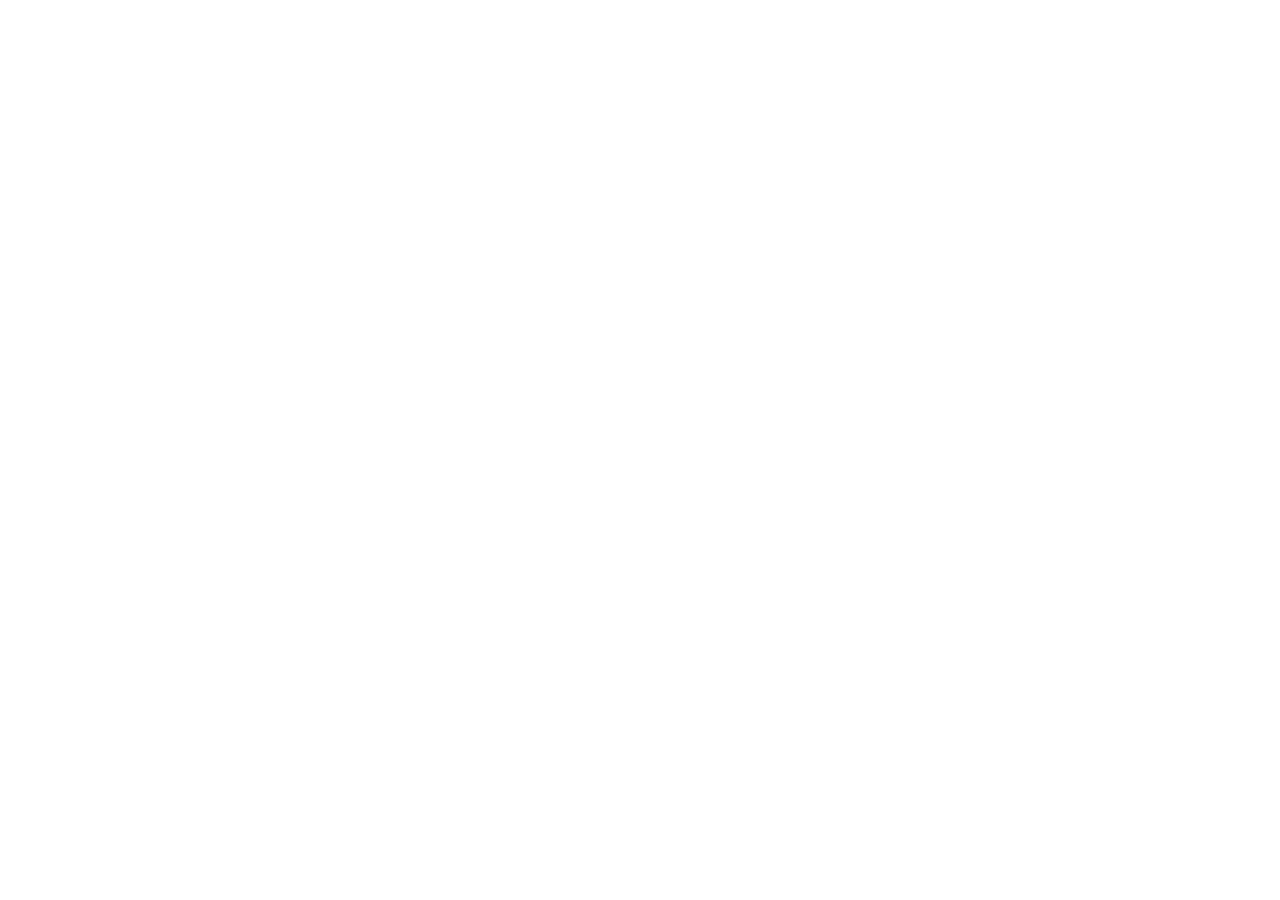
==== index.html @ b1c78cc9 "Project ready for commencement" ====
<!DOCTYPE html>
<html lang="en">
<head>
    <meta charset="UTF-8">
    <meta name="viewport" content="width=device-width, initial-scale=1.0">
    <title>Intern Demo Website</title>
    <link rel="stylesheet" href="/css/style.css">
</head>
<body>
    
</body>
</html>
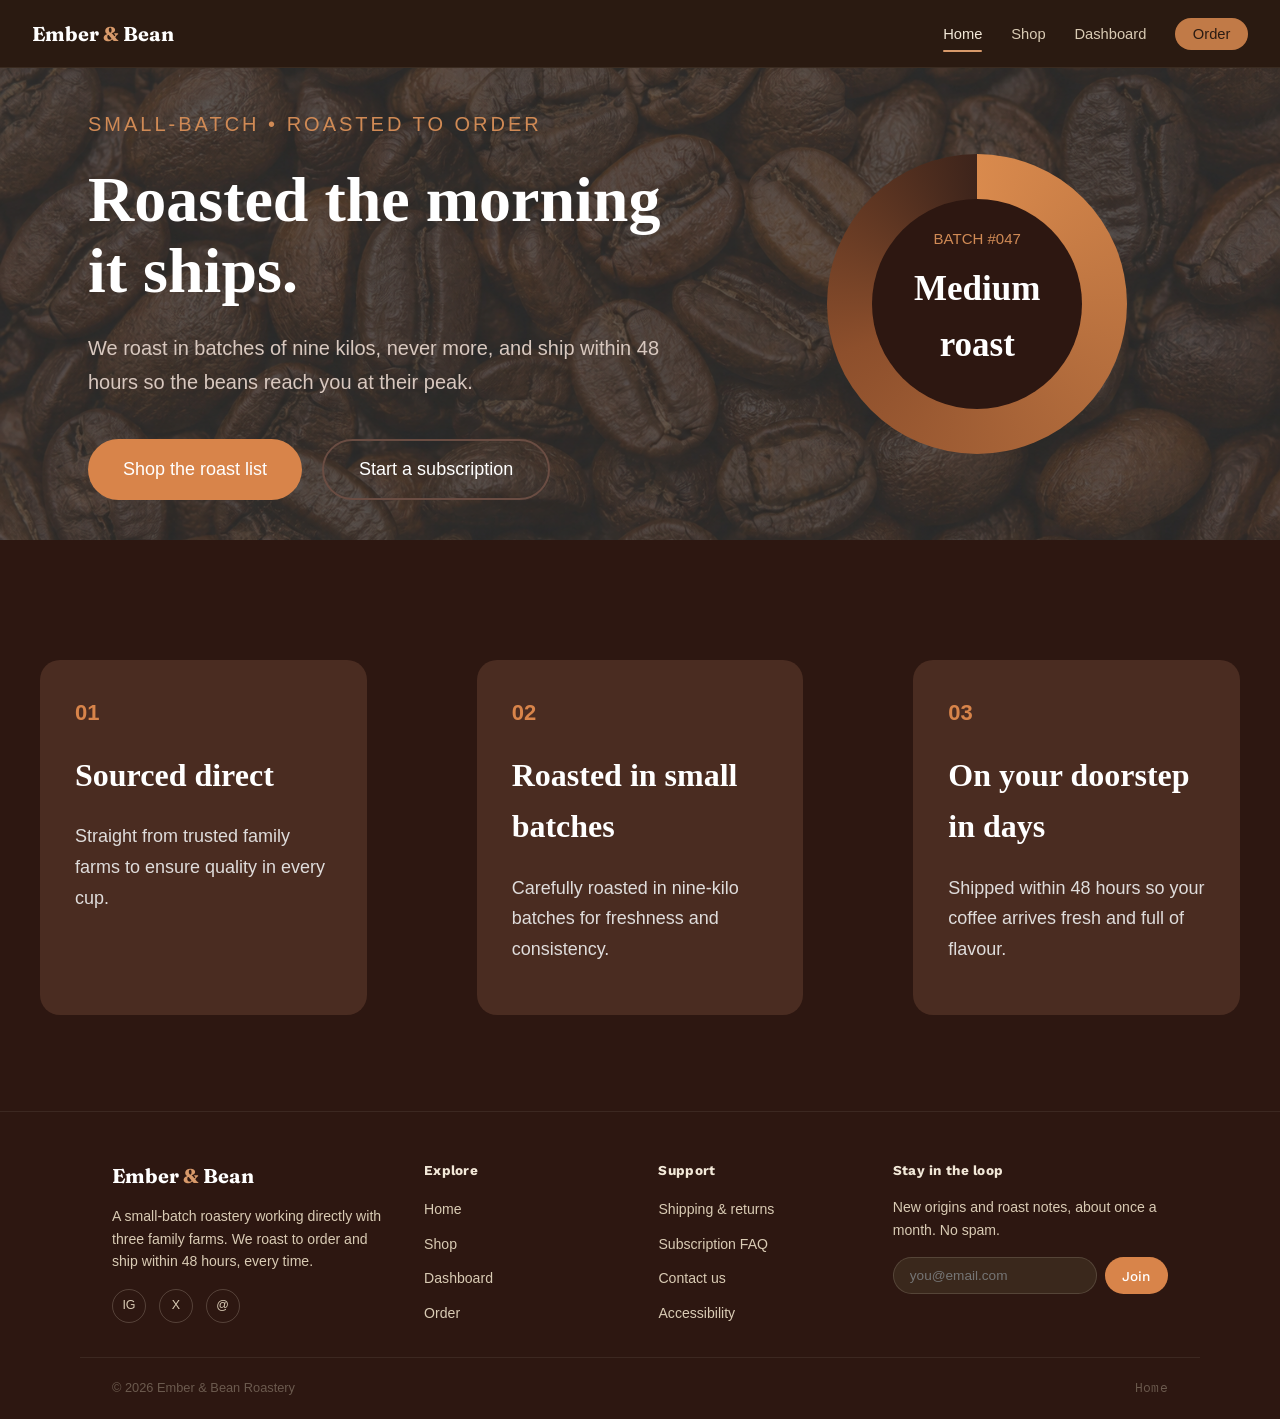
==== commit 590e7f7c: "Final for deployment" ====
--- a/index.html
+++ b/index.html
@@ -3,10 +3,177 @@
 <head>
     <meta charset="UTF-8">
     <meta name="viewport" content="width=device-width, initial-scale=1.0">
-    <title>Intern Demo Website</title>
-    <link rel="stylesheet" href="/css/style.css">
+    <title>Home: Ember & Bean</title>
+    <link rel="stylesheet" href="css/home.css">
 </head>
 <body>
     
+    <!--NAVIGATION BAR-->
+
+    <nav class="site-nav" style="position:sticky;">
+  <div class="brand">
+    <a href="home.html">Ember <span>&</span> Bean</a>
+  </div>
+  <ul class="nav-links" id="navLinks">
+    <li><a data-screen="landing" class="active" href="home.html">Home</a></li>
+    <li><a data-screen="gallery" href="shop.html">Shop</a></li>
+    <li><a data-screen="dashboard" href="dashboard.html">Dashboard</a></li>
+    <li><a data-screen="order" href="order.html">Order</a></li>
+  </ul>
+  <button class="nav-toggle" id="navToggle" aria-label="Toggle menu" aria-expanded="false">☰</button>
+</nav>
+
+
+
+<!--HOME LAYOUT-->
+
+
+<section class="hero">
+
+    <div class="hero-content">
+
+        <div class="left">
+
+            <p class="small-title">
+                SMALL-BATCH • ROASTED TO ORDER
+            </p>
+
+            <h1>
+                Roasted the morning it ships.
+            </h1>
+
+            <p class="description">
+                We roast in batches of nine kilos, never more,
+                and ship within 48 hours so the beans reach
+                you at their peak.
+            </p>
+
+            <div class="buttons">
+
+                <button class="btn-primary">
+                  <a href="shop.html">Shop the roast list</a>
+                </button>
+
+                <button class="btn-secondary">
+                    <a href="order.html">Start a subscription</a>
+                </button>
+
+            </div>
+
+        </div>
+
+        <div class="right">
+
+            <div class="circle">
+
+                <div class="inner-circle">
+                    <small>BATCH #047</small>
+                    <h2>Medium roast</h2>
+                </div>
+
+            </div>
+
+        </div>
+
+    </div>
+
+
+    <div class="cards">
+
+        <div class="card">
+
+            <span>01</span>
+
+            <h3>Sourced direct</h3>
+
+            <p>
+                Straight from trusted family farms to ensure
+                quality in every cup.
+            </p>
+
+        </div>
+
+        <div class="card">
+
+            <span>02</span>
+
+            <h3>Roasted in small batches</h3>
+
+            <p>
+                Carefully roasted in nine-kilo batches for
+                freshness and consistency.
+            </p>
+
+        </div>
+
+        <div class="card">
+
+            <span>03</span>
+
+            <h3>On your doorstep in days</h3>
+
+            <p>
+                Shipped within 48 hours so your coffee arrives
+                fresh and full of flavour.
+            </p>
+
+        </div>
+
+    </div>
+
+</section>
+
+
+
+
+<!--FOOTER-->
+
+<footer>
+  <div class="footer-main">
+    <div>
+      <div class="brand" style="margin-bottom:0.8rem;">
+        <a href="home.html">Ember <span>&</span> Bean</a>
+      </div>
+      <p>A small-batch roastery working directly with three family farms. We roast to order and ship within 48 hours, every time.</p>
+      <div class="footer-social">
+        <a href="#" aria-label="Instagram">IG</a>
+        <a href="#" aria-label="X / Twitter">X</a>
+        <a href="#" aria-label="Email">@</a>
+      </div>
+    </div>
+    <div>
+      <h4>Explore</h4>
+      <ul class="footer-links">
+        <li><a data-screen="landing" href="Home.html">Home</a></li>
+        <li><a data-screen="gallery" href="Shop.html">Shop</a></li>
+        <li><a data-screen="dashboard" href="Dashboard.html">Dashboard</a></li>
+        <li><a data-screen="order" href="Order.html">Order</a></li>
+      </ul>
+    </div>
+    <div>
+      <h4>Support</h4>
+      <ul class="footer-links">
+        <li><a href="#">Shipping & returns</a></li>
+        <li><a href="#">Subscription FAQ</a></li>
+        <li><a href="#">Contact us</a></li>
+        <li><a href="#">Accessibility</a></li>
+      </ul>
+    </div>
+    <div>
+      <h4>Stay in the loop</h4>
+      <p>New origins and roast notes, about once a month. No spam.</p>
+      <form class="footer-newsletter" onsubmit="return false;">
+        <input type="email" placeholder="you@email.com" aria-label="Email for newsletter">
+        <button type="submit" class="btn btn-primary" style="padding:0.6rem 1.1rem; font-size:0.85rem;">Join</button>
+      </form>
+    </div>
+  </div>
+  <div class="footer-bar">
+    <span>© 2026 Ember & Bean Roastery</span>
+    <span class="mono" id="pageLabel">Home</span>
+  </div>
+</footer>
+
+
 </body>
 </html>
--- a/css/home.css
+++ b/css/home.css
@@ -0,0 +1,346 @@
+/* fonts */
+@import url('https://fonts.googleapis.com/css2?family=Fraunces:wght@400;600;700&family=Work+Sans:wght@400;500;600&family=IBM+Plex+Mono:wght@400;500&display=swap');
+
+/* design tokens — required by the nav/footer CSS */
+:root {
+  --roast-dark: #2B1B12; --roast-dark-2: #3A281C;
+  --cream: #F2E8D8; --cream-dim: #D9CBB4;
+  --copper: #C17A47; --copper-light: #D89A6B;
+  --sage: #8FA06E; --ash: #6B5A4E; --ember: #D9642C;
+  --radius-card: 1rem; --radius-pill: 62rem;
+}
+
+/* base resets the whole design system relies on */
+* { box-sizing: border-box; }
+body {
+  margin: 0;
+  background: radial-gradient(ellipse 56rem 31rem at 50% -10%, rgba(193,122,71,0.09), transparent), var(--roast-dark);
+  color: var(--cream);
+  font-family: 'Work Sans', sans-serif;
+  line-height: 1.6;
+}
+h1, h2, h3 { font-family: 'Fraunces', serif; margin: 0 0 0.5rem; font-weight: 600; }
+p { margin: 0 0 1rem; color: var(--cream-dim); }
+a { color: inherit; text-decoration: none; cursor: pointer; }
+.mono { font-family: 'IBM Plex Mono', monospace; letter-spacing: 0.02em; }
+
+/* buttons — used by the "Join" button and nav CTA */
+.btn { display: inline-block; border: none; cursor: pointer; padding: 0.8rem 1.5rem; border-radius: var(--radius-pill); font-family: 'Work Sans', sans-serif; font-weight: 500; font-size: 0.92rem; transition: transform .12s, background .15s; }
+.btn-primary { background: var(--copper); color: var(--roast-dark); }
+.btn-primary:hover { background: var(--copper-light); }
+.btn-primary:active { transform: scale(0.97); }
+
+/* ---- nav ---- */
+.site-nav {
+  position: sticky; top: 0; z-index: 10;
+  display: flex; align-items: center; justify-content: space-between;
+  padding: 1.1rem 2rem;
+  background: rgba(43,27,18,0.94);
+  backdrop-filter: blur(6px);
+  border-bottom: 1px solid rgba(242,232,216,0.08);
+}
+.brand { font-family: 'Fraunces', serif; font-size: 1.25rem; font-weight: 700; }
+.brand span { color: var(--copper-light); }
+.nav-links { display: flex; align-items: center; gap: 1.8rem; list-style: none; margin: 0; padding: 0; }
+.nav-links a { font-size: 0.92rem; color: var(--cream-dim); transition: color .15s; }
+.nav-links a:hover, .nav-links a.active { color: var(--cream); }
+.nav-links li:last-child a {
+  background: var(--copper); color: var(--roast-dark);
+  padding: 0.5rem 1.1rem; border-radius: var(--radius-pill); font-weight: 500;
+}
+.nav-links a[data-screen] { position: relative; padding-bottom: 4px; }
+.nav-links a[data-screen].active::after {
+  content: ''; position: absolute; left: 0; right: 0; bottom: -6px; height: 2px;
+  background: var(--copper-light); border-radius: 2px;
+}
+.nav-toggle {
+  display: none; background: none; border: 1px solid rgba(242,232,216,0.25);
+  border-radius: 8px; color: var(--cream); padding: 0.45rem 0.65rem;
+  font-size: 1rem; cursor: pointer;
+}
+
+@media (max-width: 48rem) {
+  .nav-toggle { display: inline-flex; align-items: center; justify-content: center; }
+  .nav-links {
+    display: none; position: absolute; top: 100%; left: 0; right: 0;
+    background: var(--roast-dark); flex-direction: column; align-items: flex-start;
+    gap: 0; padding: 0.5rem 1.5rem 1.25rem; border-bottom: 1px solid rgba(242,232,216,0.08);
+  }
+  .nav-links.open { display: flex; }
+  .nav-links a { padding: 0.7rem 0; width: 100%; }
+  .nav-links li { width: 100%; }
+  .nav-links li:last-child a { display: inline-block; margin-top: 0.4rem; }
+}
+
+
+/* ---- hero layout ---- */
+
+*{
+    margin:0;
+    padding:0;
+    box-sizing:border-box;
+}
+
+body{
+    background:#2d1711;
+    color:white;
+    font-family:'Segoe UI', Tahoma, Geneva, Verdana, sans-serif, 'Times New Roman', Times, serif, Haettenschweiler, 'Arial Narrow Bold', sans-serif, 'Times New Roman', Times, serif, sans-serif;
+}
+
+.hero{
+    width:100%;
+    background-size: cover;
+    background-position: center;
+}
+
+.hero-content{
+    display:flex;
+    justify-content:space-between;
+    align-items:center;
+    gap: 5px;
+    flex-wrap:wrap;
+    background-image: url(../images/home/roasted_beans.png);
+    background-size: cover;
+    background-position: center;
+    background-repeat: no-repeat;
+    padding: 0.5rem;
+    
+}
+
+.left{
+    flex:1;
+    margin-left: 5rem;
+    margin-bottom: 2rem;
+    margin-top: 2rem;
+}
+
+.small-title{
+    color:#d08a55;
+    letter-spacing:3px;
+    font-size:1.25rem;
+    margin-bottom:25px;
+}
+
+.left h1{
+    font-family:Georgia, serif;
+    font-size:4rem;
+    line-height:1.1;
+    margin-bottom:25px;
+}
+
+.description{
+    color:#d8c8bf;
+    font-size:1.25rem;
+    line-height:1.7;
+    max-width:600px;
+}
+
+.buttons{
+    display:flex;
+    gap:20px;
+    margin-top:40px;
+    flex-wrap:wrap;
+}
+
+button{
+    padding:18px 35px;
+    border-radius:50px;
+    cursor:pointer;
+    font-size:1.125rem;
+    transition:.3s;
+}
+
+.btn-primary{
+    background:#d8844a;
+    border:none;
+    color:white;
+}
+
+.btn-primary:hover{
+    background:#c46d33;
+}
+
+.btn-secondary{
+    background:transparent;
+    color:white;
+    border:2px solid #6a4d43;
+}
+
+.btn-secondary:hover{
+    background:#6a4d43;
+}
+
+.right{
+    display:flex;
+    justify-content:center;
+    align-items:center;
+    flex:1;
+}
+
+.circle{
+    width:300px;
+    height:300px;
+    border-radius:50%;
+    background:conic-gradient(
+    #d98a4d 0deg,
+    #8d4f2c 250deg,
+    #3d241b 360deg);
+    display:flex;
+    justify-content:center;
+    align-items:center;
+}
+
+.inner-circle{
+    width:210px;
+    height:210px;
+    background:#2d1711;
+    border-radius:50%;
+    display:flex;
+    flex-direction:column;
+    justify-content:center;
+    align-items:center;
+    text-align:center;
+}
+
+.inner-circle small{
+    color:#d08a55;
+    margin-bottom:10px;
+    font-size:15px;
+}
+
+.inner-circle h2{
+    font-family:Georgia, serif;
+    font-size:35px;
+}
+
+.cards{
+    margin-top:80px;
+    display:grid;
+    grid-template-columns:repeat(auto-fit,minmax(280px,1fr));
+    gap:30px;
+}
+
+.card{
+    background:#4a2c21;
+    padding:35px;
+    border-radius:20px;
+    transition:all .3s ease;
+    margin: 2.5rem;
+}
+
+.card span{
+    color:#d8844a;
+    font-size:22px;
+    font-weight:bold;
+}
+
+.card h3{
+    margin:20px 0;
+    font-size:32px;
+    font-family:Georgia, serif;
+}
+
+.card p{
+    color:#dfdcdb;
+    line-height:1.7;
+    font-size:18px;
+}
+
+.card:hover{
+    background:#d8844a;
+    transition:all .3s ease;
+    transform:translateY(-5px) scale(1.02);
+}
+
+.card:hover.card p{
+    color:black;
+    transition:all .3s ease;
+    transform:translateY(-5px) scale(1.02);
+    font-size: 20px;
+}
+
+.card:hover.card h3{
+    color:white;
+    transition:all .3s ease;
+    transform:translateY(-5px) scale(1.02);
+   
+}
+
+.card:hover.card span{
+    color:black;
+    transition:all .3s ease;
+    transform:translateY(-5px) scale(1.02);
+    font-size: 25px;
+}
+
+@media(max-width:900px){
+
+.hero-content{
+    flex-direction:column;
+    text-align:center;
+}
+
+.left h1{
+    font-size:48px;
+}
+
+.description{
+    margin:auto;
+}
+
+.buttons{
+    justify-content:center;
+}
+
+.circle{
+    width:240px;
+    height:240px;
+}
+
+.inner-circle{
+    width:170px;
+    height:170px;
+}
+
+.inner-circle h2{
+    font-size:28px;
+}
+
+}
+
+/* ---- footer ---- */
+footer { border-top: 1px solid rgba(242,232,216,0.08); margin-top: 3.5rem; }
+.footer-main {
+  max-width: 1120px; margin: 0 auto; padding: 3rem 2rem 2rem;
+  display: grid; grid-template-columns: 1.4fr 1fr 1fr 1.2fr; gap: 2.5rem;
+}
+.footer-main h4 { font-family: 'Work Sans', sans-serif; font-size: 0.85rem; color: var(--cream); margin: 0 0 0.9rem; letter-spacing: 0.02em; }
+.footer-main p { font-size: 0.88rem; }
+.footer-links { list-style: none; margin: 0; padding: 0; display: flex; flex-direction: column; gap: 0.55rem; }
+.footer-links a { font-size: 0.88rem; color: var(--cream-dim); transition: color .15s; }
+.footer-links a:hover { color: var(--copper-light); }
+.footer-social { display: flex; gap: 0.8rem; margin-top: 1rem; }
+.footer-social a {
+  width: 34px; height: 34px; border-radius: 50%;
+  border: 1px solid rgba(242,232,216,0.2);
+  display: flex; align-items: center; justify-content: center;
+  font-size: 0.78rem; color: var(--cream-dim);
+  transition: border-color .15s, color .15s;
+}
+.footer-social a:hover { border-color: var(--copper); color: var(--copper-light); }
+.footer-newsletter { display: flex; gap: 0.5rem; margin-top: 0.5rem; }
+.footer-newsletter input {
+  flex: 1; min-width: 0; background: var(--roast-dark-2);
+  border: 1px solid rgba(242,232,216,0.15); border-radius: var(--radius-pill);
+  padding: 0.6rem 1rem; color: var(--cream); font-size: 0.85rem;
+}
+.footer-newsletter input:focus { outline: none; border-color: var(--copper); }
+.footer-bar {
+  border-top: 1px solid rgba(242,232,216,0.08); padding: 1.25rem 2rem;
+  max-width: 1120px; margin: 0 auto;
+  display: flex; justify-content: space-between; flex-wrap: wrap; gap: 0.75rem;
+  font-size: 0.8rem; color: var(--ash);
+}
+
+@media (max-width: 820px) { .footer-main { grid-template-columns: 1fr 1fr; } }
+@media (max-width: 520px) { .footer-main { grid-template-columns: 1fr; } }
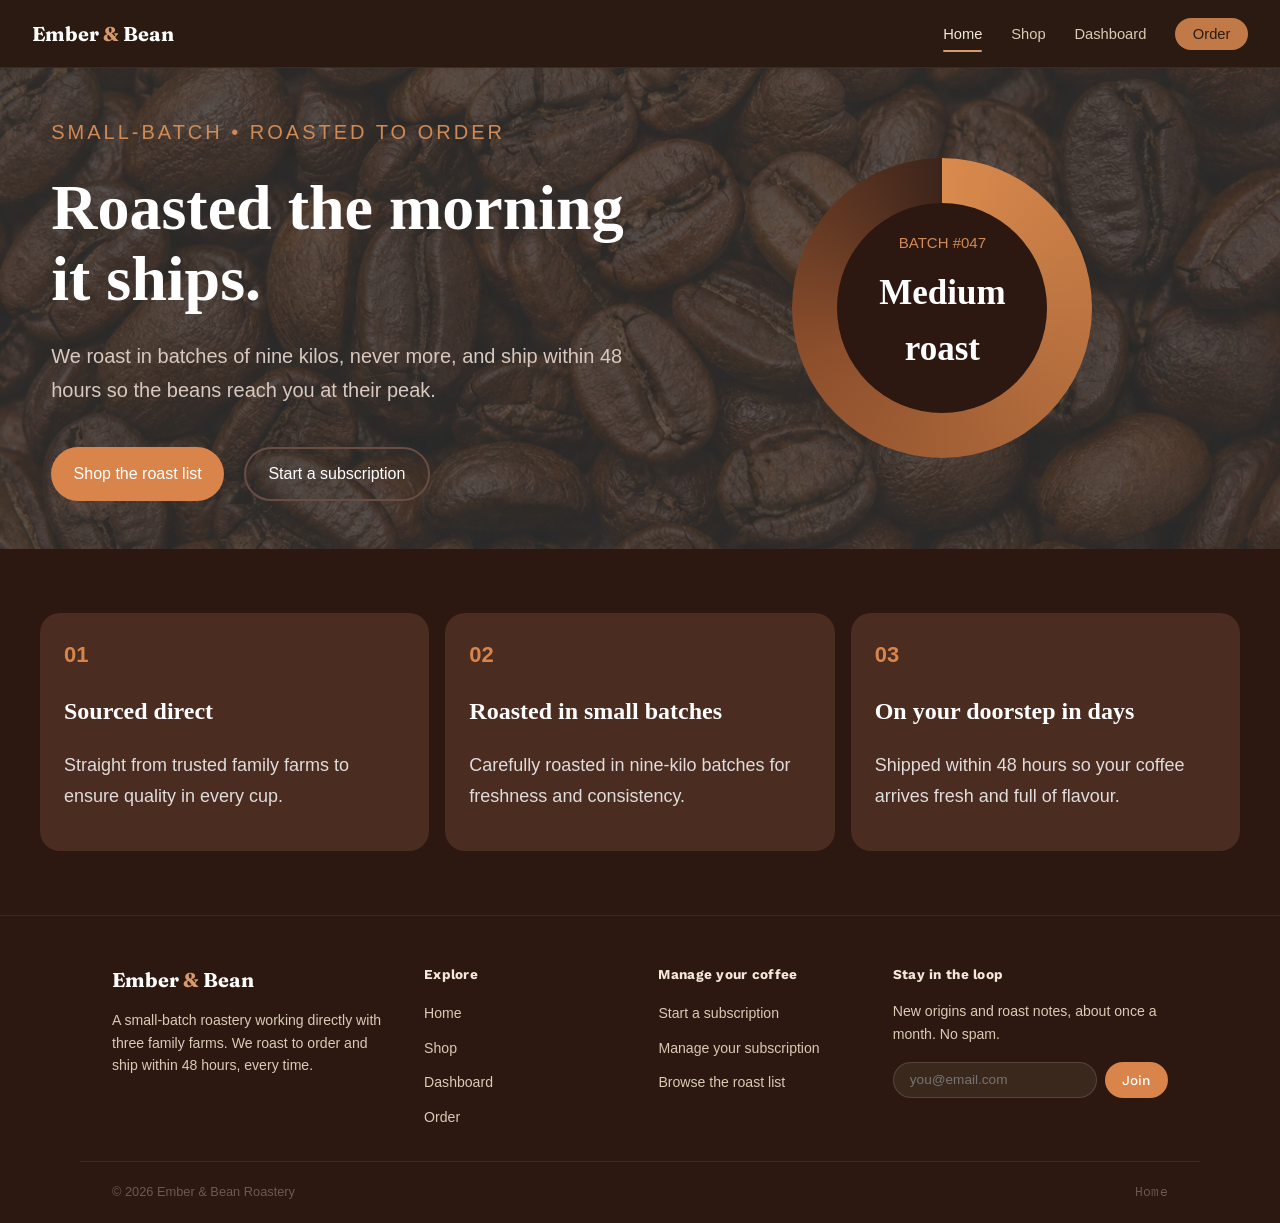
==== commit 0f11ac7d: "Done" ====
--- a/index.html
+++ b/index.html
@@ -12,15 +12,15 @@
 
     <nav class="site-nav" style="position:sticky;">
   <div class="brand">
-    <a href="home.html">Ember <span>&</span> Bean</a>
+    <a href="index.html">Ember <span>&</span> Bean</a>
   </div>
   <ul class="nav-links" id="navLinks">
-    <li><a data-screen="landing" class="active" href="home.html">Home</a></li>
+    <li><a data-screen="landing" class="active" href="index.html" aria-current="page">Home</a></li>
     <li><a data-screen="gallery" href="shop.html">Shop</a></li>
     <li><a data-screen="dashboard" href="dashboard.html">Dashboard</a></li>
     <li><a data-screen="order" href="order.html">Order</a></li>
   </ul>
-  <button class="nav-toggle" id="navToggle" aria-label="Toggle menu" aria-expanded="false">☰</button>
+  <button class="nav-toggle" id="navToggle" type="button" aria-label="Toggle menu" aria-controls="navLinks" aria-expanded="false">☰</button>
 </nav>
 
 
@@ -50,13 +50,9 @@
 
             <div class="buttons">
 
-                <button class="btn-primary">
-                  <a href="shop.html">Shop the roast list</a>
-                </button>
+                <a class="btn-primary" href="shop.html">Shop the roast list</a>
 
-                <button class="btn-secondary">
-                    <a href="order.html">Start a subscription</a>
-                </button>
+                <a class="btn-secondary" href="order.html">Start a subscription</a>
 
             </div>
 
@@ -132,40 +128,35 @@
   <div class="footer-main">
     <div>
       <div class="brand" style="margin-bottom:0.8rem;">
-        <a href="home.html">Ember <span>&</span> Bean</a>
+        <a href="index.html">Ember <span>&</span> Bean</a>
       </div>
       <p>A small-batch roastery working directly with three family farms. We roast to order and ship within 48 hours, every time.</p>
-      <div class="footer-social">
-        <a href="#" aria-label="Instagram">IG</a>
-        <a href="#" aria-label="X / Twitter">X</a>
-        <a href="#" aria-label="Email">@</a>
-      </div>
     </div>
     <div>
       <h4>Explore</h4>
       <ul class="footer-links">
-        <li><a data-screen="landing" href="Home.html">Home</a></li>
-        <li><a data-screen="gallery" href="Shop.html">Shop</a></li>
-        <li><a data-screen="dashboard" href="Dashboard.html">Dashboard</a></li>
-        <li><a data-screen="order" href="Order.html">Order</a></li>
+        <li><a data-screen="landing" href="index.html">Home</a></li>
+        <li><a data-screen="gallery" href="shop.html">Shop</a></li>
+        <li><a data-screen="dashboard" href="dashboard.html">Dashboard</a></li>
+        <li><a data-screen="order" href="order.html">Order</a></li>
       </ul>
     </div>
     <div>
-      <h4>Support</h4>
+      <h4>Manage your coffee</h4>
       <ul class="footer-links">
-        <li><a href="#">Shipping & returns</a></li>
-        <li><a href="#">Subscription FAQ</a></li>
-        <li><a href="#">Contact us</a></li>
-        <li><a href="#">Accessibility</a></li>
+        <li><a href="order.html">Start a subscription</a></li>
+        <li><a href="dashboard.html">Manage your subscription</a></li>
+        <li><a href="shop.html">Browse the roast list</a></li>
       </ul>
     </div>
     <div>
       <h4>Stay in the loop</h4>
       <p>New origins and roast notes, about once a month. No spam.</p>
-      <form class="footer-newsletter" onsubmit="return false;">
-        <input type="email" placeholder="you@email.com" aria-label="Email for newsletter">
+      <form class="footer-newsletter" data-newsletter-form>
+        <input type="email" placeholder="you@email.com" aria-label="Email for newsletter" required>
         <button type="submit" class="btn btn-primary" style="padding:0.6rem 1.1rem; font-size:0.85rem;">Join</button>
       </form>
+      <p class="form-status" data-newsletter-status role="status" aria-live="polite"></p>
     </div>
   </div>
   <div class="footer-bar">
@@ -174,6 +165,6 @@
   </div>
 </footer>
 
-
+<script src="js/site.js" defer></script>
 </body>
 </html>
--- a/css/home.css
+++ b/css/home.css
@@ -343,4 +343,107 @@
 }
 
 @media (max-width: 820px) { .footer-main { grid-template-columns: 1fr 1fr; } }
-@media (max-width: 520px) { .footer-main { grid-template-columns: 1fr; } }+@media (max-width: 520px) { .footer-main { grid-template-columns: 1fr; } }
+
+.hero-content {
+    padding: 3rem clamp(1rem, 4vw, 4rem);
+    gap: 2rem;
+}
+
+.left {
+    min-width: 0;
+    margin: 0;
+}
+
+.left h1 {
+    font-size: 4rem;
+    overflow-wrap: anywhere;
+}
+
+.buttons a {
+    display: inline-flex;
+    align-items: center;
+    justify-content: center;
+    min-height: 3.25rem;
+    padding: 0.75rem 1.4rem;
+    border-radius: 50px;
+    font-size: 1rem;
+    text-align: center;
+}
+
+.cards {
+    width: min(100% - 2rem, 1200px);
+    margin: 4rem auto;
+    grid-template-columns: repeat(auto-fit, minmax(min(100%, 260px), 1fr));
+    gap: 1rem;
+}
+
+.cards .card {
+    min-width: 0;
+    margin: 0;
+    padding: 1.5rem;
+}
+
+.cards .card h3 {
+    font-size: 1.5rem;
+}
+
+@media (max-width: 900px) {
+    .left {
+        width: 100%;
+        margin: 0;
+        padding: 0 1rem;
+    }
+
+    .left h1 {
+        font-size: 3rem;
+    }
+
+    .right {
+        width: 100%;
+        padding: 1rem;
+    }
+}
+
+@media (max-width: 520px) {
+    .hero-content {
+        padding: 2rem 1rem;
+    }
+
+    .left h1 {
+        font-size: 2.4rem;
+    }
+
+    .small-title {
+        font-size: 0.85rem;
+        letter-spacing: 1px;
+    }
+
+    .description {
+        font-size: 1rem;
+    }
+
+    .buttons {
+        flex-direction: column;
+        gap: 0.75rem;
+        margin-top: 1.5rem;
+    }
+
+    .buttons a {
+        width: 100%;
+    }
+
+    .circle {
+        width: 220px;
+        height: 220px;
+    }
+
+    .inner-circle {
+        width: 160px;
+        height: 160px;
+    }
+
+    .inner-circle h2 {
+        font-size: 1.5rem;
+    }
+}
